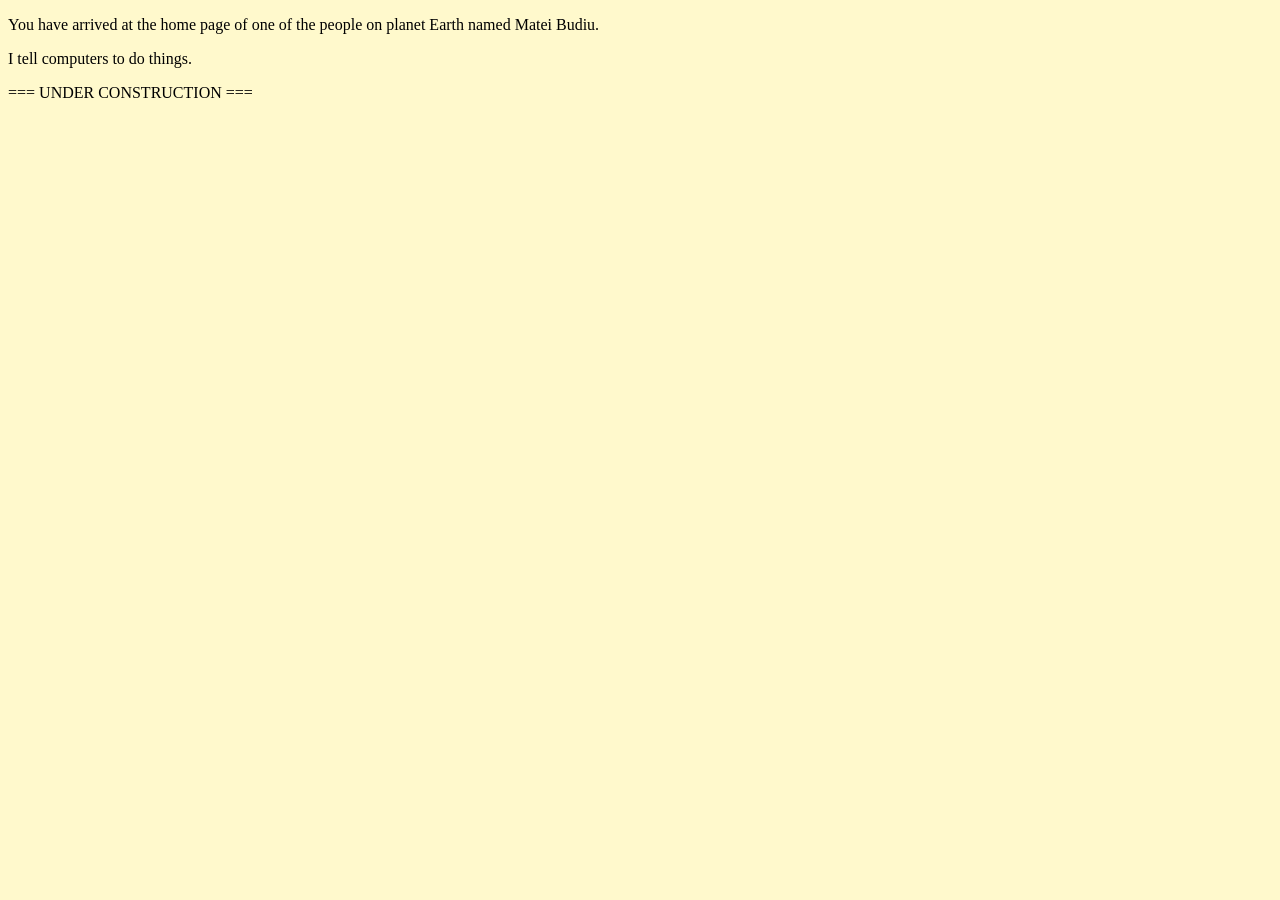
==== index.html @ f735b82b "Update index.html" ====
<!DOCTYPE html>
<html>
<body style="background-color: #fff9cc;">
<p> You have arrived at the home page of one of the people on planet Earth named Matei Budiu. </p>
<p> I tell computers to do things. </p>
<p>=== UNDER CONSTRUCTION ===</p>
</body>
</html>
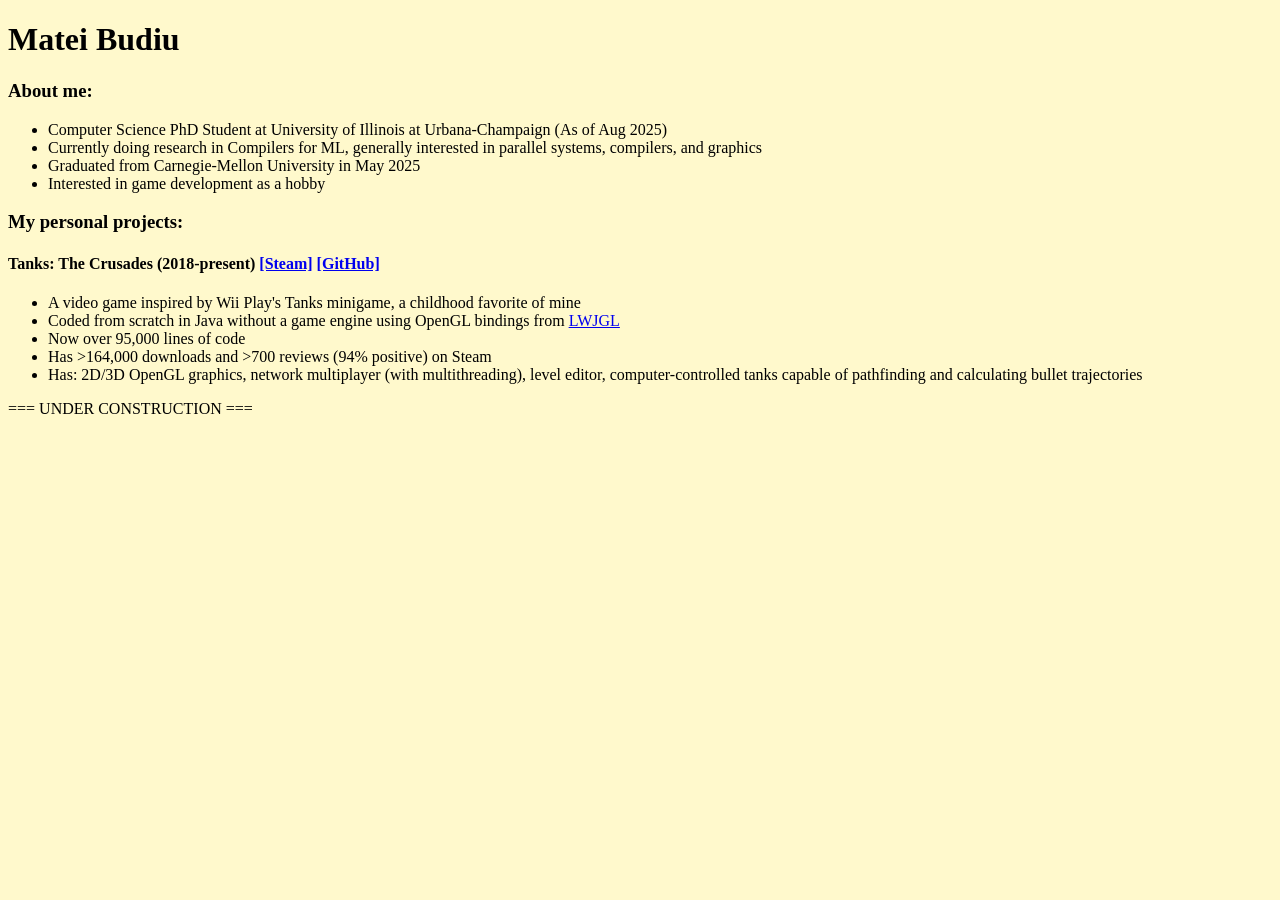
==== commit e87d85b3: "Update index.html" ====
--- a/index.html
+++ b/index.html
@@ -1,10 +1,25 @@
 <!DOCTYPE html>
 <html>
-<body style="background-color: #fff9cc;">
-<p> You have arrived at the home page of one of the people on planet Earth named Matei Budiu. </p>
-<p> I tell computers to do things. </p>
-<p>=== UNDER CONSTRUCTION ===</p>
-</body>
+  <body style="background-color: #fff9cc;">
+    <h1> Matei Budiu </h1>
+    <h3> About me: </h3>
+      <ul>
+        <li> Computer Science PhD Student at University of Illinois at Urbana-Champaign (As of Aug 2025) </li>
+        <li> Currently doing research in Compilers for ML, generally interested in parallel systems, compilers, and graphics </li>
+        <li> Graduated from Carnegie-Mellon University in May 2025 </li>
+        <li> Interested in game development as a hobby </li>
+      </ul>
+    <h3> My personal projects: </h3>
+      <h4>Tanks: The Crusades (2018-present) <a href=https://store.steampowered.com/app/1660910/Tanks_The_Crusades/>[Steam]</a> <a href=https://github.com/aehmttw/Tanks>[GitHub]</a> </h4>
+      <ul>
+        <li> A video game inspired by Wii Play's Tanks minigame, a childhood favorite of mine </li>
+        <li> Coded from scratch in Java without a game engine using OpenGL bindings from <a href=https://www.lwjgl.org/>LWJGL</a> </li>
+        <li> Now over 95,000 lines of code </li>
+        <li> Has >164,000 downloads and >700 reviews (94% positive) on Steam </li>
+        <li> Has: 2D/3D OpenGL graphics, network multiplayer (with multithreading), level editor, computer-controlled tanks capable of pathfinding and calculating bullet trajectories </li>
+      </ul>
+    <p>=== UNDER CONSTRUCTION ===</p>
+  </body>
 </html>
 
 
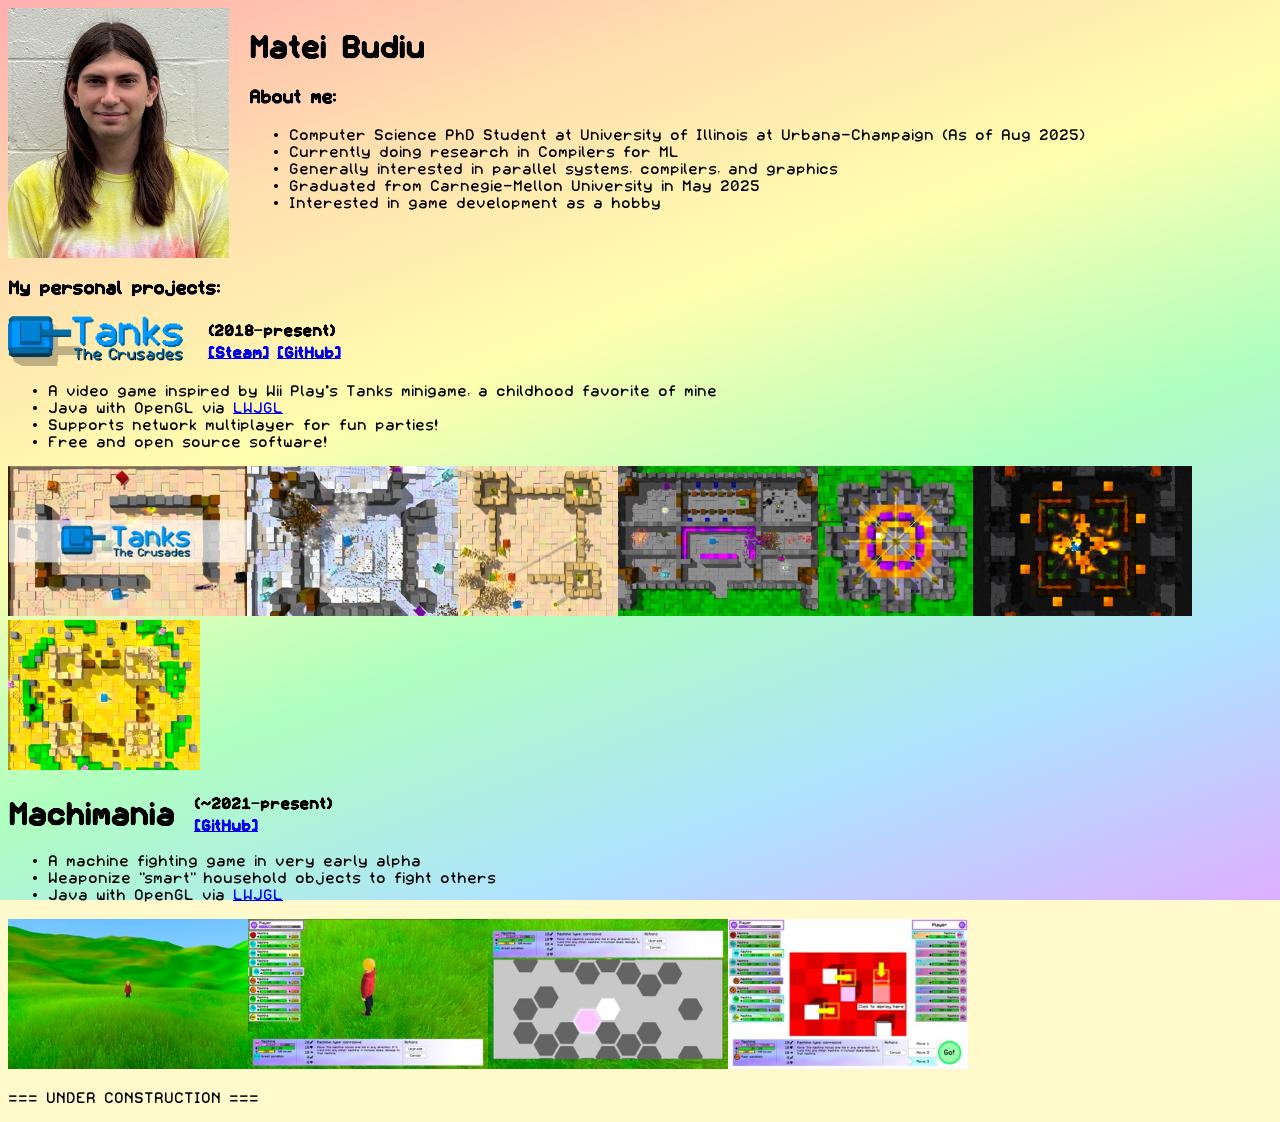
==== commit 33527484: "yay images" ====
--- a/index.html
+++ b/index.html
@@ -1,23 +1,81 @@
 <!DOCTYPE html>
 <html>
+  <head>
+    <link rel="stylesheet" href="awesomeness.css" />
+  </head>
   <body style="background-color: #fff9cc;">
-    <h1> Matei Budiu </h1>
-    <h3> About me: </h3>
-      <ul>
-        <li> Computer Science PhD Student at University of Illinois at Urbana-Champaign (As of Aug 2025) </li>
-        <li> Currently doing research in Compilers for ML, generally interested in parallel systems, compilers, and graphics </li>
-        <li> Graduated from Carnegie-Mellon University in May 2025 </li>
-        <li> Interested in game development as a hobby </li>
-      </ul>
+    <style>
+    body 
+    {
+      background: linear-gradient(160deg, #ffafaf, #ffdeaf, #ffffaf, #afffc0, #afe2ff, #ddafff);
+      height: 100%;
+      background-attachment: fixed;
+      background-repeat: no-repeat;
+    }
+    </style>
+    <div style="display: flex">
+      <img src="images/matei.png", height=250px>
+      <div style="padding-left: 20px;">
+        <h1> Matei Budiu </h1>
+        <h3> About me: </h3>
+          <ul>
+            <li> Computer Science PhD Student at University of Illinois at Urbana-Champaign (As of Aug 2025) </li>
+            <li> Currently doing research in Compilers for ML
+            <li> Generally interested in parallel systems, compilers, and graphics </li>
+            <li> Graduated from Carnegie-Mellon University in May 2025 </li>
+            <li> Interested in game development as a hobby </li>
+          </ul>
+        </div>
+    </div>
     <h3> My personal projects: </h3>
-      <h4>Tanks: The Crusades (2018-present) <a href=https://store.steampowered.com/app/1660910/Tanks_The_Crusades/>[Steam]</a> <a href=https://github.com/aehmttw/Tanks>[GitHub]</a> </h4>
+      <div style="display: flex">
+        <img src="images/tanks_title.png", height=50px, style="padding-right: 20px;">
+        <div style="align-items: start;">
+          <h4 style="margin: 5px;">(2018–present)</h4>
+          <h4 style="margin: 5px;">
+          <a href=https://store.steampowered.com/app/1660910/Tanks_The_Crusades/>[Steam]</a> <a href=https://github.com/aehmttw/Tanks>[GitHub]</a> </h4>
+        </div>  
+      </div>
+      
       <ul>
         <li> A video game inspired by Wii Play's Tanks minigame, a childhood favorite of mine </li>
-        <li> Coded from scratch in Java without a game engine using OpenGL bindings from <a href=https://www.lwjgl.org/>LWJGL</a> </li>
-        <li> Now over 95,000 lines of code </li>
-        <li> Has >164,000 downloads and >700 reviews (94% positive) on Steam </li>
-        <li> Has: 2D/3D OpenGL graphics, network multiplayer (with multithreading), level editor, computer-controlled tanks capable of pathfinding and calculating bullet trajectories </li>
+        <li> Java with OpenGL via <a href=https://www.lwjgl.org/>LWJGL</a> </li>
+        <li> Supports network multiplayer for fun parties! </li>
+        <li> Free and open source software! </li>
       </ul>
+
+      <div style="display: flex; flex-wrap: wrap; gap:0px" >
+        <a href="images/tanksart.png"> <img src="images/small/tanksart.jpeg", height=150px> </a>
+        <a href="images/snow_fort.png"> <img src="images/small/snow_fort.jpeg", height=150px> </a>
+        <a href="images/sand_castle.png"> <img src="images/small/sand_castle.jpeg", height=150px> </a>
+        <a href="images/castle_defense.png"> <img src="images/small/castle_defense.jpeg", height=150px> </a>
+        <a href="images/castle_artillery.png"> <img src="images/small/castle_artillery.jpeg", height=150px> </a>
+        <a href="images/castle_demolition.png"> <img src="images/small/castle_demolition.jpeg", height=150px> </a>
+        <a href="images/castle_ruins.png"> <img src="images/small/castle_ruins.jpeg", height=150px> </a>
+      </div>
+
+      <div style="display: flex; margin-bottom: 0px">
+        <h1>Machimania</h1>
+        <div style="align-items: start; padding-top: 15px; padding-left: 15px; margin-bottom: 0px;">
+          <h4 style="margin: 5px;">(~2021–present)</h4>
+          <h4 style="margin: 5px;">
+          <a href=https://github.com/aehmttw/Machimania>[GitHub]</a> </h4>
+        </div>
+      </div>
+      <ul style="margin-top: 0px;">
+        <li> A machine fighting game in very early alpha </li>
+        <li> Weaponize "smart" household objects to fight others </li>
+        <li> Java with OpenGL via <a href=https://www.lwjgl.org/>LWJGL</a> </li>
+      </ul>
+
+      <div style="display: flex; flex-wrap: wrap; gap:0px" >
+        <a href="images/hills.png"> <img src="images/small/hills.jpeg", height=150px> </a>
+        <a href="images/machines.png"> <img src="images/small/machines.jpeg", height=150px> </a>
+        <a href="images/upgrades.png"> <img src="images/small/upgrades.jpeg", height=150px> </a>
+        <a href="images/battle.png"> <img src="images/small/battle.jpeg", height=150px> </a>
+      </div>
+
+
     <p>=== UNDER CONSTRUCTION ===</p>
   </body>
 </html>
--- a/awesomeness.css
+++ b/awesomeness.css
@@ -0,0 +1,13 @@
+@font-face 
+{
+  font-family: "Bullet";
+  src: url(fonts/Bullet.ttf) format("truetype");
+}
+h1, h2, h3, h4, h5, h6, p, li, ul
+{
+  font-family: "Bullet", sans-serif;
+}
+#grad 
+{
+  background-image: linear-gradient(to bottom, red, yellow);
+}
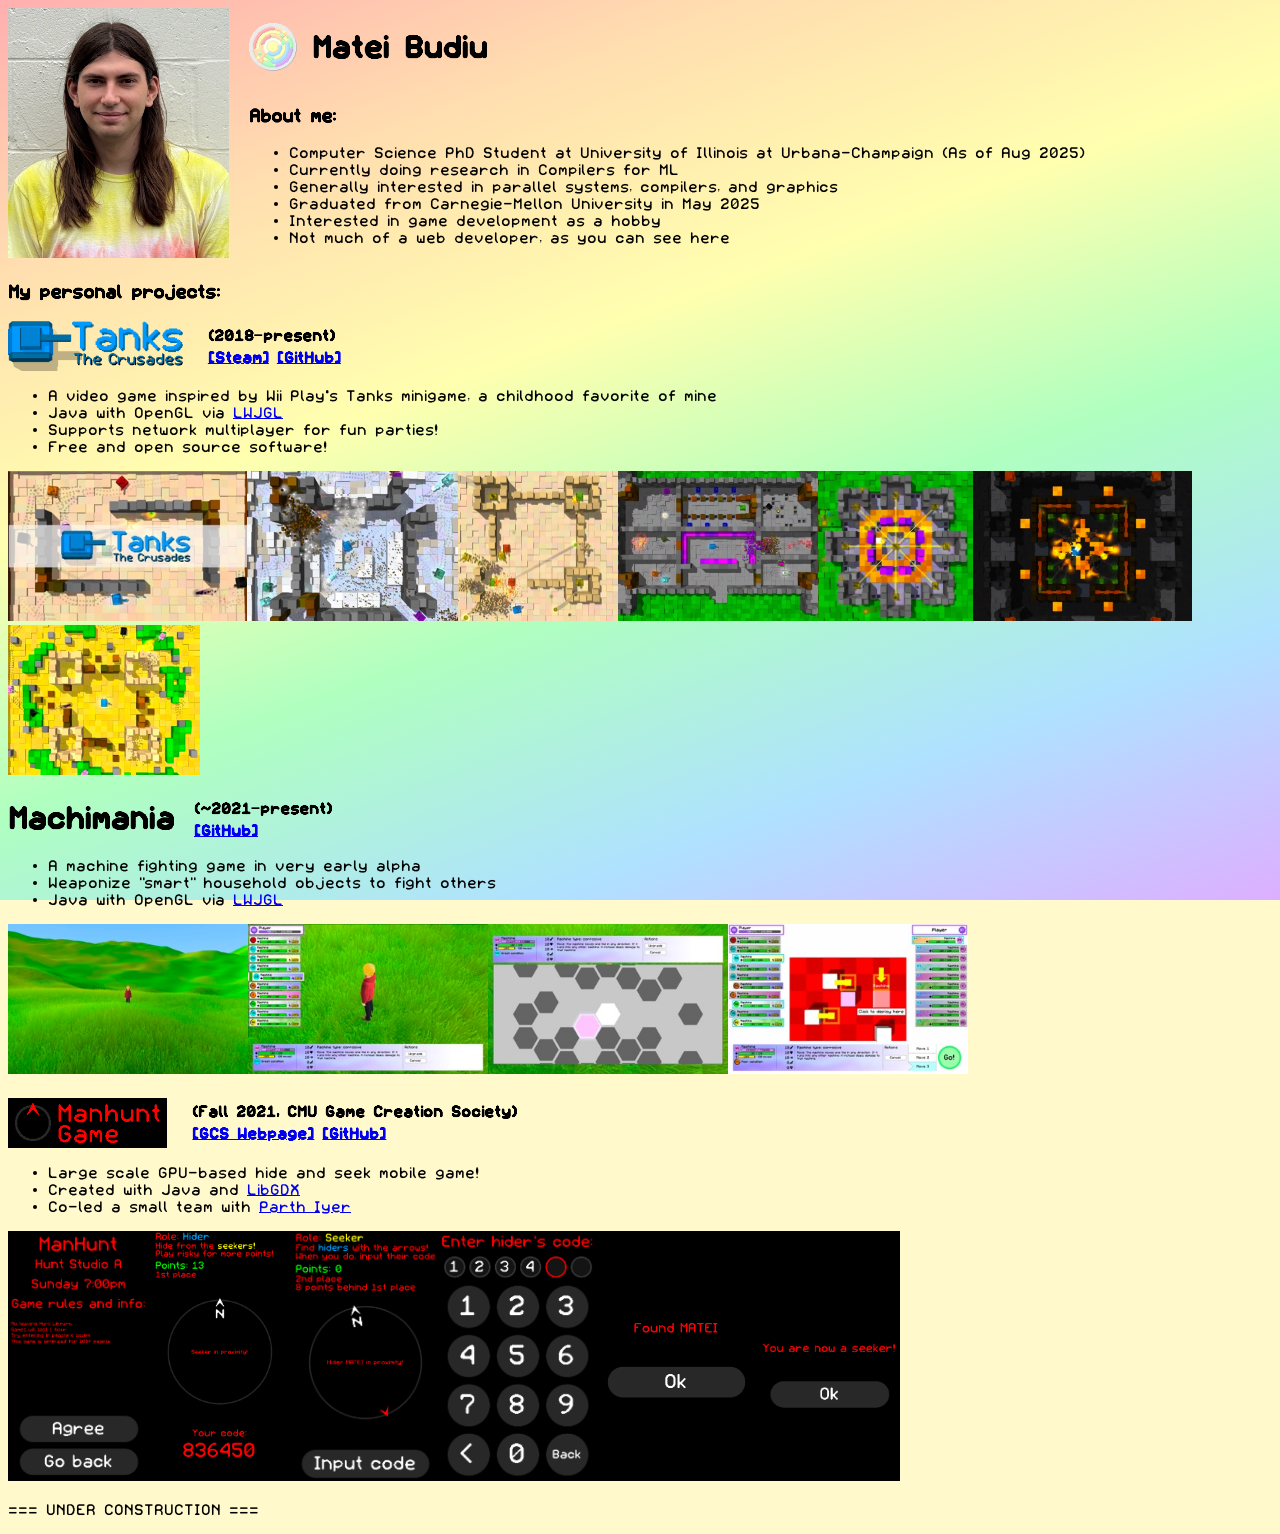
==== commit 55897675: "manhunt" ====
--- a/index.html
+++ b/index.html
@@ -1,7 +1,9 @@
 <!DOCTYPE html>
 <html>
   <head>
+    <link rel="icon" type="image/png" href="images/favicon.png">
     <link rel="stylesheet" href="awesomeness.css" />
+    <title>Matei Budiu</title>
   </head>
   <body style="background-color: #fff9cc;">
     <style>
@@ -16,7 +18,10 @@
     <div style="display: flex">
       <img src="images/matei.png", height=250px>
       <div style="padding-left: 20px;">
-        <h1> Matei Budiu </h1>
+        <div style="display: flex; align-items: center" >
+          <img src="images/favicon.png" width=48px height=48px style="padding-right: 15px" />
+          <h1> Matei Budiu </h1>
+        </div>
         <h3> About me: </h3>
           <ul>
             <li> Computer Science PhD Student at University of Illinois at Urbana-Champaign (As of Aug 2025) </li>
@@ -24,12 +29,13 @@
             <li> Generally interested in parallel systems, compilers, and graphics </li>
             <li> Graduated from Carnegie-Mellon University in May 2025 </li>
             <li> Interested in game development as a hobby </li>
+            <li> Not much of a web developer, as you can see here </li>
           </ul>
         </div>
     </div>
     <h3> My personal projects: </h3>
       <div style="display: flex">
-        <img src="images/tanks_title.png", height=50px, style="padding-right: 20px;">
+        <img src="images/tanks/tanks_title.png", height=50px, style="padding-right: 20px;">
         <div style="align-items: start;">
           <h4 style="margin: 5px;">(2018–present)</h4>
           <h4 style="margin: 5px;">
@@ -45,13 +51,13 @@
       </ul>
 
       <div style="display: flex; flex-wrap: wrap; gap:0px" >
-        <a href="images/tanksart.png"> <img src="images/small/tanksart.jpeg", height=150px> </a>
-        <a href="images/snow_fort.png"> <img src="images/small/snow_fort.jpeg", height=150px> </a>
-        <a href="images/sand_castle.png"> <img src="images/small/sand_castle.jpeg", height=150px> </a>
-        <a href="images/castle_defense.png"> <img src="images/small/castle_defense.jpeg", height=150px> </a>
-        <a href="images/castle_artillery.png"> <img src="images/small/castle_artillery.jpeg", height=150px> </a>
-        <a href="images/castle_demolition.png"> <img src="images/small/castle_demolition.jpeg", height=150px> </a>
-        <a href="images/castle_ruins.png"> <img src="images/small/castle_ruins.jpeg", height=150px> </a>
+        <a href="images/tanks/tanksart.png"> <img src="images/tanks/small/tanksart.jpeg", height=150px> </a>
+        <a href="images/tanks/snow_fort.png"> <img src="images/tanks/small/snow_fort.jpeg", height=150px> </a>
+        <a href="images/tanks/sand_castle.png"> <img src="images/tanks/small/sand_castle.jpeg", height=150px> </a>
+        <a href="images/tanks/castle_defense.png"> <img src="images/tanks/small/castle_defense.jpeg", height=150px> </a>
+        <a href="images/tanks/castle_artillery.png"> <img src="images/tanks/small/castle_artillery.jpeg", height=150px> </a>
+        <a href="images/tanks/castle_demolition.png"> <img src="images/tanks/small/castle_demolition.jpeg", height=150px> </a>
+        <a href="images/tanks/castle_ruins.png"> <img src="images/tanks/small/castle_ruins.jpeg", height=150px> </a>
       </div>
 
       <div style="display: flex; margin-bottom: 0px">
@@ -69,10 +75,34 @@
       </ul>
 
       <div style="display: flex; flex-wrap: wrap; gap:0px" >
-        <a href="images/hills.png"> <img src="images/small/hills.jpeg", height=150px> </a>
-        <a href="images/machines.png"> <img src="images/small/machines.jpeg", height=150px> </a>
-        <a href="images/upgrades.png"> <img src="images/small/upgrades.jpeg", height=150px> </a>
-        <a href="images/battle.png"> <img src="images/small/battle.jpeg", height=150px> </a>
+        <a href="images/machimania/hills.png"> <img src="images/machimania/small/hills.jpeg", height=150px> </a>
+        <a href="images/machimania/machines.png"> <img src="images/machimania/small/machines.jpeg", height=150px> </a>
+        <a href="images/machimania/upgrades.png"> <img src="images/machimania/small/upgrades.jpeg", height=150px> </a>
+        <a href="images/machimania/battle.png"> <img src="images/machimania/small/battle.jpeg", height=150px> </a>
+      </div>
+
+      <div style="display: flex; padding-top: 20px;">
+        <img src="images/manhunt/manhunt_title.png", height=50px, style="padding-right: 20px;">
+        <div style="align-items: start;">
+          <h4 style="margin: 5px;">(Fall 2021, CMU Game Creation Society)</h4>
+          <h4 style="margin: 5px;">
+          <a href=https://www.gamecreation.org/games/manhunt>[GCS Webpage]</a> <a href=https://github.com/GCS-manhunt>[GitHub]</a> </h4>
+        </div>  
+      </div>
+      
+      <ul>
+        <li> Large scale GPU-based hide and seek mobile game! </li>
+        <li> Created with Java and <a href=https://libgdx.com/>LibGDX</a> </li>
+        <li> Co-led a small team with <a href=https://parthiyer.com/>Parth Iyer</a></li>
+      </ul>
+
+      <div style="display: flex; flex-wrap: wrap; gap:0px" >
+        <a href="images/manhunt/game_rules.png"> <img src="images/manhunt/game_rules.png", height=250px> </a>
+        <a href="images/manhunt/hider.png"> <img src="images/manhunt/hider.png", height=250px> </a>
+        <a href="images/manhunt/seeker.png"> <img src="images/manhunt/seeker.png", height=250px> </a>
+        <a href="images/manhunt/enter_code.png"> <img src="images/manhunt/enter_code.png", height=250px> </a>
+        <a href="images/manhunt/found.png"> <img src="images/manhunt/found.png", height=250px> </a>
+        <a href="images/manhunt/you_were_found.png"> <img src="images/manhunt/you_were_found.png", height=250px> </a>
       </div>
 
 
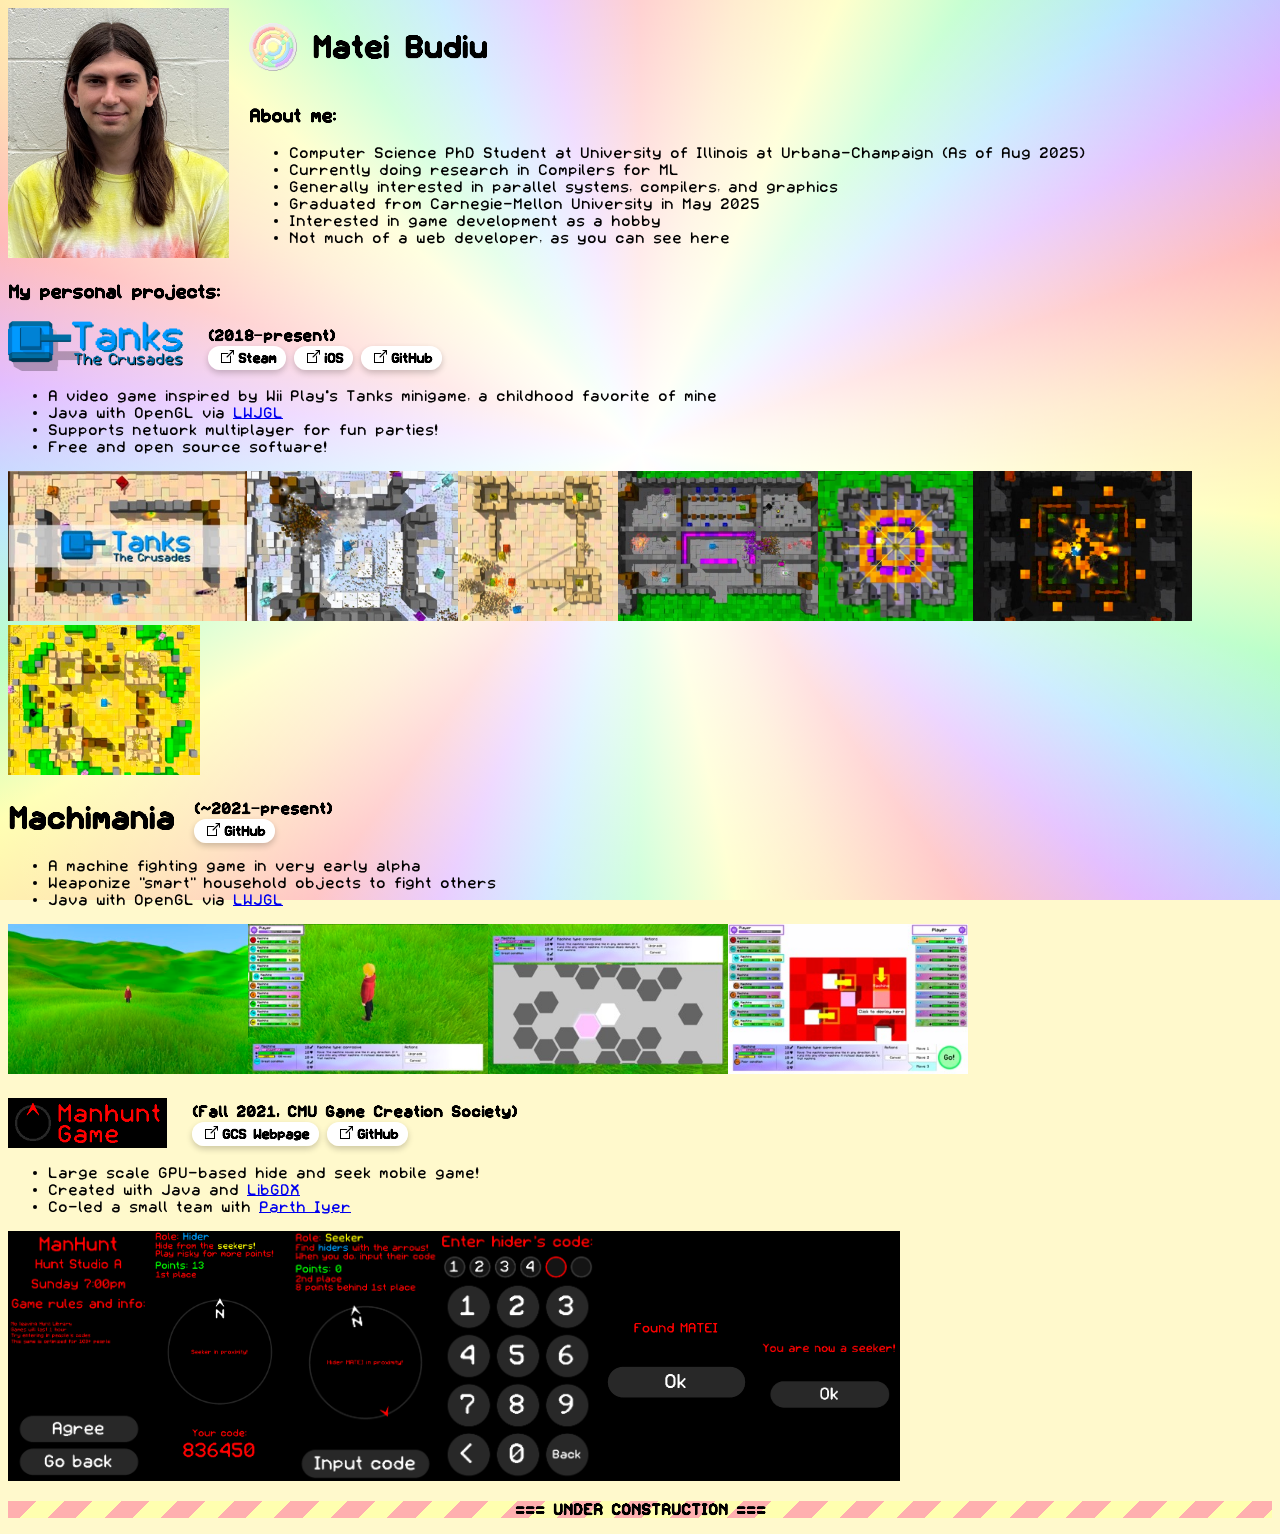
==== commit 8bf229d3: "cool css stuff" ====
--- a/index.html
+++ b/index.html
@@ -5,16 +5,7 @@
     <link rel="stylesheet" href="awesomeness.css" />
     <title>Matei Budiu</title>
   </head>
-  <body style="background-color: #fff9cc;">
-    <style>
-    body 
-    {
-      background: linear-gradient(160deg, #ffafaf, #ffdeaf, #ffffaf, #afffc0, #afe2ff, #ddafff);
-      height: 100%;
-      background-attachment: fixed;
-      background-repeat: no-repeat;
-    }
-    </style>
+  <body style="background-color: #fff9cc;" class="cool-gradients">
     <div style="display: flex">
       <img src="images/matei.png", height=250px>
       <div style="padding-left: 20px;">
@@ -39,7 +30,11 @@
         <div style="align-items: start;">
           <h4 style="margin: 5px;">(2018–present)</h4>
           <h4 style="margin: 5px;">
-          <a href=https://store.steampowered.com/app/1660910/Tanks_The_Crusades/>[Steam]</a> <a href=https://github.com/aehmttw/Tanks>[GitHub]</a> </h4>
+            <a href=https://store.steampowered.com/app/1660910/Tanks_The_Crusades/ class="cool-button">Steam</a> 
+            <a href=https://apps.apple.com/us/app/tanks-the-crusades/id1508772262 class="cool-button">iOS</a>
+            <a href=https://github.com/aehmttw/Tanks class="cool-button">GitHub</a> 
+          </h4>
+
         </div>  
       </div>
       
@@ -65,7 +60,7 @@
         <div style="align-items: start; padding-top: 15px; padding-left: 15px; margin-bottom: 0px;">
           <h4 style="margin: 5px;">(~2021–present)</h4>
           <h4 style="margin: 5px;">
-          <a href=https://github.com/aehmttw/Machimania>[GitHub]</a> </h4>
+          <a href=https://github.com/aehmttw/Machimania class="cool-button">GitHub</a> </h4>
         </div>
       </div>
       <ul style="margin-top: 0px;">
@@ -86,7 +81,7 @@
         <div style="align-items: start;">
           <h4 style="margin: 5px;">(Fall 2021, CMU Game Creation Society)</h4>
           <h4 style="margin: 5px;">
-          <a href=https://www.gamecreation.org/games/manhunt>[GCS Webpage]</a> <a href=https://github.com/GCS-manhunt>[GitHub]</a> </h4>
+          <a href=https://www.gamecreation.org/games/manhunt class="cool-button">GCS Webpage</a> <a href=https://github.com/GCS-manhunt class="cool-button">GitHub</a> </h4>
         </div>  
       </div>
       
@@ -105,8 +100,9 @@
         <a href="images/manhunt/you_were_found.png"> <img src="images/manhunt/you_were_found.png", height=250px> </a>
       </div>
 
-
-    <p>=== UNDER CONSTRUCTION ===</p>
+    <div class=under-construction>
+      <p><b>=== UNDER CONSTRUCTION ===</b></p>
+    </div>
   </body>
 </html>
 
--- a/awesomeness.css
+++ b/awesomeness.css
@@ -1,3 +1,9 @@
+@property --angle 
+{
+  syntax: "<angle>";
+  inherits: false;
+  initial-value: 0deg;
+}
 @font-face 
 {
   font-family: "Bullet";
@@ -7,7 +13,72 @@
 {
   font-family: "Bullet", sans-serif;
 }
-#grad 
+@keyframes rotateGradient 
 {
-  background-image: linear-gradient(to bottom, red, yellow);
+  0% { --angle: 0deg; }
+  25% { --angle: 90deg; }
+  50% { --angle: 180deg; }
+  75% { --angle: 270deg; }
+  100% { --angle: 360deg; }
+}
+.cool-gradients
+{
+  height: 100%; 
+  background-attachment: fixed !important;
+  background-repeat: no-repeat !important;
+  background: 
+    radial-gradient(circle, #ffffff, #ffffff00),
+    repeating-conic-gradient(from var(--angle), 
+      #ffafaf 0deg, 
+      #ffdeaf 12deg, 
+      #ffffaf 24deg, 
+      #afffc0 36deg, 
+      #afe2ff 48deg, 
+      #ddafff 60deg, 
+      #ffafaf 72deg);
+      /*linear-gradient(var(--angle), #ffafaf, #ffdeaf, #ffffaf, #afffc0, #afe2ff, #ddafff);*/
+  animation: rotateGradient 120s linear infinite;
+}
+.cool-button
+{
+  text-decoration: none;
+  font-family: "Bullet";
+  font-size: 14px;
+  background-color: #ffffff; 
+  color: black; 
+  border: none;
+  border-radius: 30px; 
+  padding: 5px 10px; 
+  box-shadow: 0 3px 6px rgba(0, 0, 0, 0.2);
+  cursor: pointer; 
+  transition: box-shadow 0.1s linear;
+}
+.cool-button:hover 
+{
+    box-shadow: 0 4px 8px rgba(0, 0, 0, 0.2); 
+}
+.cool-button::before 
+{
+  background-image: url('images/link.png'); /* or use Unicode like '\1F517' for 🔗 */
+  content: "";
+  display: inline-block;
+  width: 16px;
+  height: 16px;
+  background-size: contain;
+  background-repeat: no-repeat;
+  margin-right: 4px;
+  vertical-align: -4px;
+}
+.under-construction 
+{
+  background: repeating-linear-gradient(
+    135deg,
+    #ffafaf,
+    #ffafaf 20px,
+    #ffffaf 20px,
+    #ffffaf 40px
+  );
+  text-align: center;
+  background-size: 200% 200%;
+  animation: cautionStripes 4s linear infinite;
 }
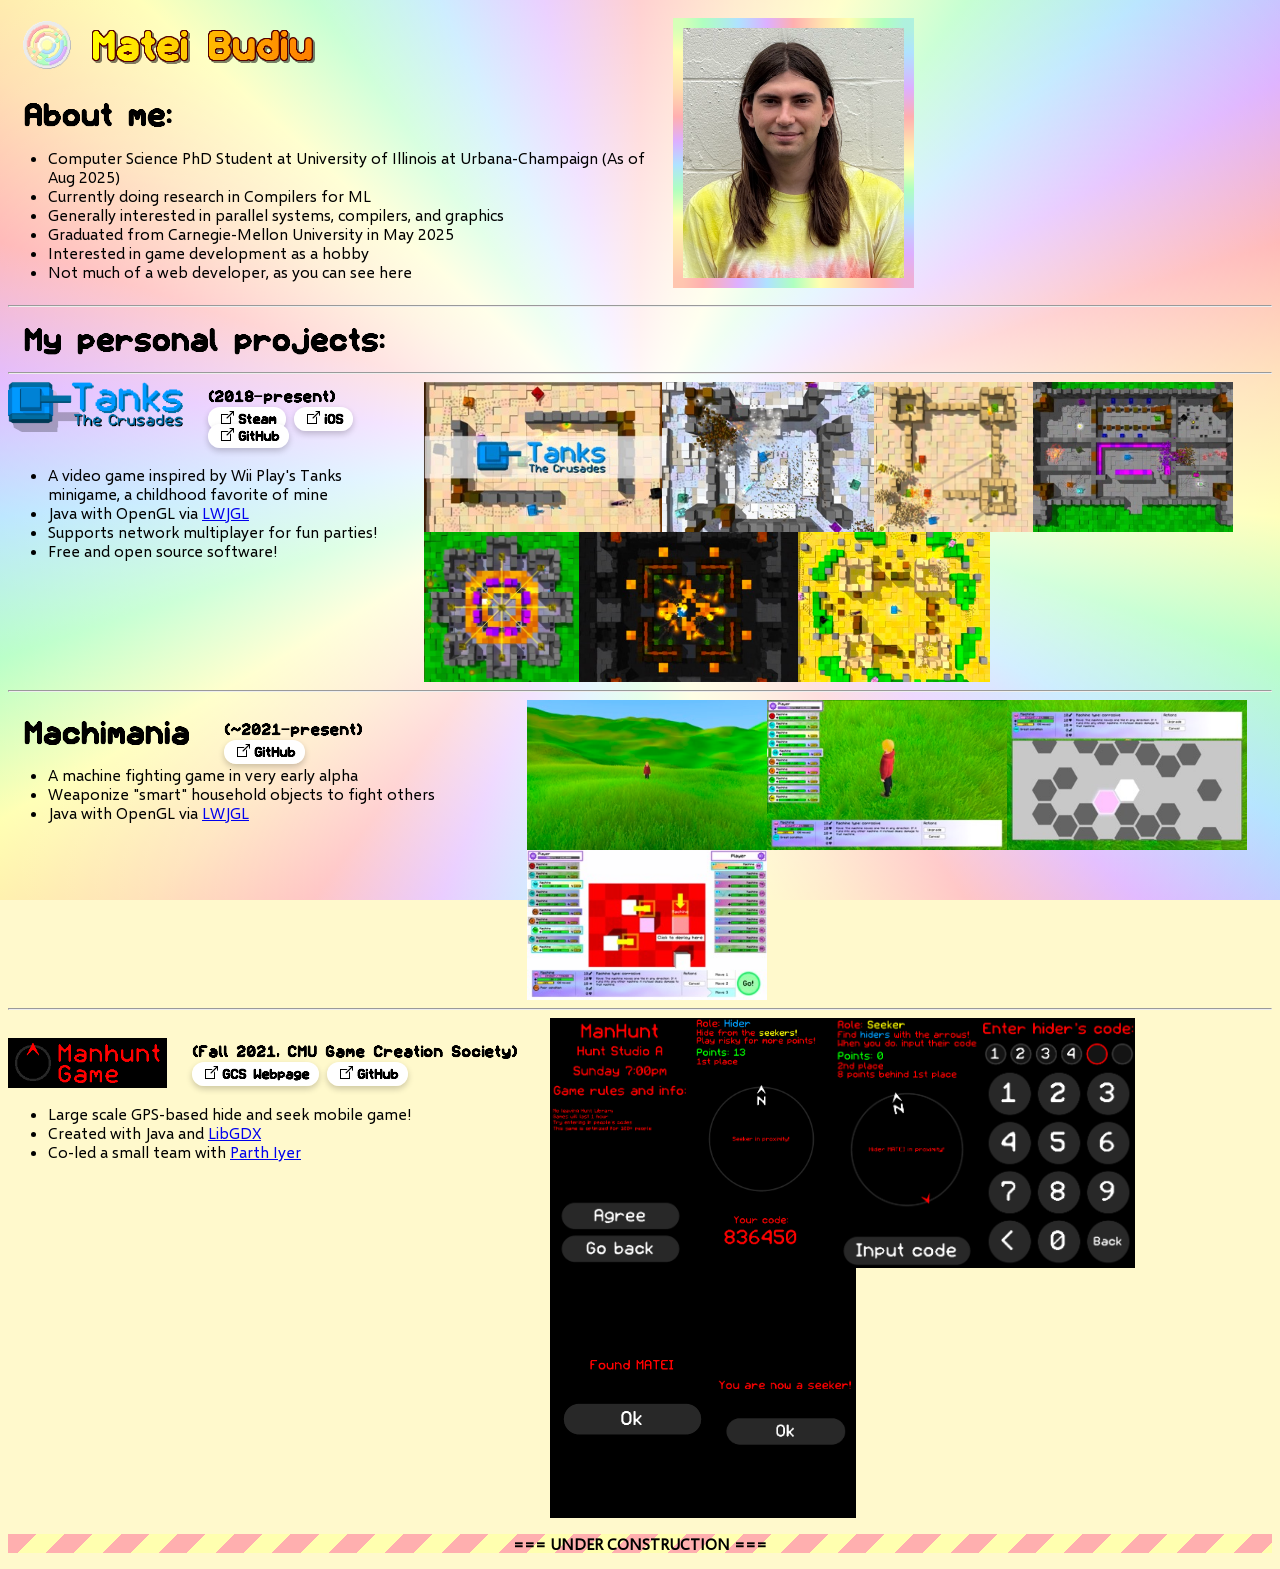
==== commit 666c18ef: "Update formatting" ====
--- a/index.html
+++ b/index.html
@@ -3,17 +3,19 @@
   <head>
     <link rel="icon" type="image/png" href="images/favicon.png">
     <link rel="stylesheet" href="awesomeness.css" />
+    <link rel="preconnect" href="https://fonts.googleapis.com">
+    <link rel="preconnect" href="https://fonts.gstatic.com" crossorigin>
+    <link href="https://fonts.googleapis.com/css2?family=Roboto:ital,wght@0,100..900;1,100..900&display=swap" rel="stylesheet">
     <title>Matei Budiu</title>
   </head>
   <body style="background-color: #fff9cc;" class="cool-gradients">
-    <div style="display: flex">
-      <img src="images/matei.png", height=250px>
-      <div style="padding-left: 20px;">
+    <div style="display: flex; align-items: center;">
+      <div class="box-left">
         <div style="display: flex; align-items: center" >
-          <img src="images/favicon.png" width=48px height=48px style="padding-right: 15px" />
-          <h1> Matei Budiu </h1>
+          <img src="images/favicon.png" width=48px height=48px style="padding-right: 5px; padding-left: 15px;" />
+          <h1 class="shadow"> Matei Budiu </h1>
         </div>
-        <h3> About me: </h3>
+        <h2> About me: </h3>
           <ul>
             <li> Computer Science PhD Student at University of Illinois at Urbana-Champaign (As of Aug 2025) </li>
             <li> Currently doing research in Compilers for ML
@@ -22,84 +24,107 @@
             <li> Interested in game development as a hobby </li>
             <li> Not much of a web developer, as you can see here </li>
           </ul>
+      </div>
+      <div class="gradient-border">
+        <img src="images/matei.png", height=250px>
+      </div>
+    </div>
+    <hr>
+    <h2> My personal projects: </h3>
+      <hr>
+      <div class="box">
+        <div class="box-left">
+          <div style="display: flex;">
+            <img src="images/tanks/tanks_title.png", height=50px, style="padding-right: 20px;">
+            <div style="align-items: start;">
+              <h4 style="margin: 5px;">(2018–present)</h4>
+              <h4 style="margin: 5px;">
+                <a href=https://store.steampowered.com/app/1660910/Tanks_The_Crusades/ class="cool-button">Steam</a> 
+                <a href=https://apps.apple.com/us/app/tanks-the-crusades/id1508772262 class="cool-button">iOS</a>
+                <a href=https://github.com/aehmttw/Tanks class="cool-button">GitHub</a> 
+              </h4>
+
+            </div>  
+          </div>
+          <ul>
+            <li> A video game inspired by Wii Play's Tanks minigame, a childhood favorite of mine </li>
+            <li> Java with OpenGL via <a href=https://www.lwjgl.org/>LWJGL</a> </li>
+            <li> Supports network multiplayer for fun parties! </li>
+            <li> Free and open source software! </li>
+          </ul>
+        </div>  
+        <div>
+          <div style="display: flex; flex-wrap: wrap; gap:0px" >
+            <a href="images/tanks/tanksart.png"> <img src="images/tanks/small/tanksart.jpeg", height=150px> </a>
+            <a href="images/tanks/snow_fort.png"> <img src="images/tanks/small/snow_fort.jpeg", height=150px> </a>
+            <a href="images/tanks/sand_castle.png"> <img src="images/tanks/small/sand_castle.jpeg", height=150px> </a>
+            <a href="images/tanks/castle_defense.png"> <img src="images/tanks/small/castle_defense.jpeg", height=150px> </a>
+            <a href="images/tanks/castle_artillery.png"> <img src="images/tanks/small/castle_artillery.jpeg", height=150px> </a>
+            <a href="images/tanks/castle_demolition.png"> <img src="images/tanks/small/castle_demolition.jpeg", height=150px> </a>
+            <a href="images/tanks/castle_ruins.png"> <img src="images/tanks/small/castle_ruins.jpeg", height=150px> </a>
+          </div>
         </div>
-    </div>
-    <h3> My personal projects: </h3>
-      <div style="display: flex">
-        <img src="images/tanks/tanks_title.png", height=50px, style="padding-right: 20px;">
-        <div style="align-items: start;">
-          <h4 style="margin: 5px;">(2018–present)</h4>
-          <h4 style="margin: 5px;">
-            <a href=https://store.steampowered.com/app/1660910/Tanks_The_Crusades/ class="cool-button">Steam</a> 
-            <a href=https://apps.apple.com/us/app/tanks-the-crusades/id1508772262 class="cool-button">iOS</a>
-            <a href=https://github.com/aehmttw/Tanks class="cool-button">GitHub</a> 
-          </h4>
-
+      </div>
+      <hr>
+      <div class="box">
+        <div class="box-left">
+          <div>
+            <div style="display: flex; margin-bottom: 0px">
+              <h2>Machimania</h1>
+              <div style="align-items: start; padding-top: 15px; padding-left: 15px; margin-bottom: 0px;">
+                <h4 style="margin: 5px;">(~2021–present)</h4>
+                <h4 style="margin: 5px;">
+                <a href=https://github.com/aehmttw/Machimania class="cool-button">GitHub</a> </h4>
+              </div>
+            </div>
+            <ul style="margin-top: 0px;">
+              <li> A machine fighting game in very early alpha </li>
+              <li> Weaponize "smart" household objects to fight others </li>
+              <li> Java with OpenGL via <a href=https://www.lwjgl.org/>LWJGL</a> </li>
+            </ul>
+          </div>
         </div>  
-      </div>
-      
-      <ul>
-        <li> A video game inspired by Wii Play's Tanks minigame, a childhood favorite of mine </li>
-        <li> Java with OpenGL via <a href=https://www.lwjgl.org/>LWJGL</a> </li>
-        <li> Supports network multiplayer for fun parties! </li>
-        <li> Free and open source software! </li>
-      </ul>
-
-      <div style="display: flex; flex-wrap: wrap; gap:0px" >
-        <a href="images/tanks/tanksart.png"> <img src="images/tanks/small/tanksart.jpeg", height=150px> </a>
-        <a href="images/tanks/snow_fort.png"> <img src="images/tanks/small/snow_fort.jpeg", height=150px> </a>
-        <a href="images/tanks/sand_castle.png"> <img src="images/tanks/small/sand_castle.jpeg", height=150px> </a>
-        <a href="images/tanks/castle_defense.png"> <img src="images/tanks/small/castle_defense.jpeg", height=150px> </a>
-        <a href="images/tanks/castle_artillery.png"> <img src="images/tanks/small/castle_artillery.jpeg", height=150px> </a>
-        <a href="images/tanks/castle_demolition.png"> <img src="images/tanks/small/castle_demolition.jpeg", height=150px> </a>
-        <a href="images/tanks/castle_ruins.png"> <img src="images/tanks/small/castle_ruins.jpeg", height=150px> </a>
+        <div>
+          <div style="display: flex; flex-wrap: wrap; gap:0px" >
+            <a href="images/machimania/hills.png"> <img src="images/machimania/small/hills.jpeg", height=150px> </a>
+            <a href="images/machimania/machines.png"> <img src="images/machimania/small/machines.jpeg", height=150px> </a>
+            <a href="images/machimania/upgrades.png"> <img src="images/machimania/small/upgrades.jpeg", height=150px> </a>
+            <a href="images/machimania/battle.png"> <img src="images/machimania/small/battle.jpeg", height=150px> </a>
+          </div>
+        </div>
       </div>
 
-      <div style="display: flex; margin-bottom: 0px">
-        <h1>Machimania</h1>
-        <div style="align-items: start; padding-top: 15px; padding-left: 15px; margin-bottom: 0px;">
-          <h4 style="margin: 5px;">(~2021–present)</h4>
-          <h4 style="margin: 5px;">
-          <a href=https://github.com/aehmttw/Machimania class="cool-button">GitHub</a> </h4>
+      
+
+      
+      <hr>
+      <div class="box">
+        <div class="box-left">
+          <div style="display: flex; padding-top: 20px;">
+            <img src="images/manhunt/manhunt_title.png", height=50px, style="padding-right: 20px;">
+            <div style="align-items: start;">
+              <h4 style="margin: 5px;">(Fall 2021, CMU Game Creation Society)</h4>
+              <h4 style="margin: 5px;">
+              <a href=https://www.gamecreation.org/games/manhunt class="cool-button">GCS Webpage</a> <a href=https://github.com/GCS-manhunt class="cool-button">GitHub</a> </h4>
+            </div>  
+          </div>
+          
+          <ul>
+            <li> Large scale GPS-based hide and seek mobile game! </li>
+            <li> Created with Java and <a href=https://libgdx.com/>LibGDX</a> </li>
+            <li> Co-led a small team with <a href=https://parthiyer.com/>Parth Iyer</a></li>
+          </ul>
+        </div>
+
+        <div style="display: flex; flex-wrap: wrap; gap:0px" >
+          <a href="images/manhunt/game_rules.png"> <img src="images/manhunt/game_rules.png", height=250px> </a>
+          <a href="images/manhunt/hider.png"> <img src="images/manhunt/hider.png", height=250px> </a>
+          <a href="images/manhunt/seeker.png"> <img src="images/manhunt/seeker.png", height=250px> </a>
+          <a href="images/manhunt/enter_code.png"> <img src="images/manhunt/enter_code.png", height=250px> </a>
+          <a href="images/manhunt/found.png"> <img src="images/manhunt/found.png", height=250px> </a>
+          <a href="images/manhunt/you_were_found.png"> <img src="images/manhunt/you_were_found.png", height=250px> </a>
         </div>
       </div>
-      <ul style="margin-top: 0px;">
-        <li> A machine fighting game in very early alpha </li>
-        <li> Weaponize "smart" household objects to fight others </li>
-        <li> Java with OpenGL via <a href=https://www.lwjgl.org/>LWJGL</a> </li>
-      </ul>
-
-      <div style="display: flex; flex-wrap: wrap; gap:0px" >
-        <a href="images/machimania/hills.png"> <img src="images/machimania/small/hills.jpeg", height=150px> </a>
-        <a href="images/machimania/machines.png"> <img src="images/machimania/small/machines.jpeg", height=150px> </a>
-        <a href="images/machimania/upgrades.png"> <img src="images/machimania/small/upgrades.jpeg", height=150px> </a>
-        <a href="images/machimania/battle.png"> <img src="images/machimania/small/battle.jpeg", height=150px> </a>
-      </div>
-
-      <div style="display: flex; padding-top: 20px;">
-        <img src="images/manhunt/manhunt_title.png", height=50px, style="padding-right: 20px;">
-        <div style="align-items: start;">
-          <h4 style="margin: 5px;">(Fall 2021, CMU Game Creation Society)</h4>
-          <h4 style="margin: 5px;">
-          <a href=https://www.gamecreation.org/games/manhunt class="cool-button">GCS Webpage</a> <a href=https://github.com/GCS-manhunt class="cool-button">GitHub</a> </h4>
-        </div>  
-      </div>
-      
-      <ul>
-        <li> Large scale GPU-based hide and seek mobile game! </li>
-        <li> Created with Java and <a href=https://libgdx.com/>LibGDX</a> </li>
-        <li> Co-led a small team with <a href=https://parthiyer.com/>Parth Iyer</a></li>
-      </ul>
-
-      <div style="display: flex; flex-wrap: wrap; gap:0px" >
-        <a href="images/manhunt/game_rules.png"> <img src="images/manhunt/game_rules.png", height=250px> </a>
-        <a href="images/manhunt/hider.png"> <img src="images/manhunt/hider.png", height=250px> </a>
-        <a href="images/manhunt/seeker.png"> <img src="images/manhunt/seeker.png", height=250px> </a>
-        <a href="images/manhunt/enter_code.png"> <img src="images/manhunt/enter_code.png", height=250px> </a>
-        <a href="images/manhunt/found.png"> <img src="images/manhunt/found.png", height=250px> </a>
-        <a href="images/manhunt/you_were_found.png"> <img src="images/manhunt/you_were_found.png", height=250px> </a>
-      </div>
-
     <div class=under-construction>
       <p><b>=== UNDER CONSTRUCTION ===</b></p>
     </div>
--- a/awesomeness.css
+++ b/awesomeness.css
@@ -9,9 +9,18 @@
   font-family: "Bullet";
   src: url(fonts/Bullet.ttf) format("truetype");
 }
-h1, h2, h3, h4, h5, h6, p, li, ul
+@font-face 
+{
+  font-family: "Selawik";
+  src: url(fonts/Selawik.ttf) format("truetype");
+}
+h1, h2, h3, h4, h5, h6
 {
   font-family: "Bullet", sans-serif;
+}
+p, li, ul
+{
+  font-family: "Selawik";
 }
 @keyframes rotateGradient 
 {
@@ -39,8 +48,10 @@
       /*linear-gradient(var(--angle), #ffafaf, #ffdeaf, #ffffaf, #afffc0, #afe2ff, #ddafff);*/
   animation: rotateGradient 120s linear infinite;
 }
-.cool-button
+.cool-button,
+.cool-button-plain
 {
+  white-space: nowrap;
   text-decoration: none;
   font-family: "Bullet";
   font-size: 14px;
@@ -52,8 +63,13 @@
   box-shadow: 0 3px 6px rgba(0, 0, 0, 0.2);
   cursor: pointer; 
   transition: box-shadow 0.1s linear;
+  margin-bottom: 0px;
 }
 .cool-button:hover 
+{
+    box-shadow: 0 4px 8px rgba(0, 0, 0, 0.2); 
+}
+.cool-button-plain:hover 
 {
     box-shadow: 0 4px 8px rgba(0, 0, 0, 0.2); 
 }
@@ -81,4 +97,68 @@
   text-align: center;
   background-size: 200% 200%;
   animation: cautionStripes 4s linear infinite;
+}
+.gradient-border 
+{
+  border: 10px solid; /* Border width */
+  border-image-slice: 1;
+
+  /* Gradient for the border */
+  border-image-source: repeating-conic-gradient(from var(--angle), 
+      #ffafaf 0deg, 
+      #ffdeaf 12deg, 
+      #ffffaf 24deg, 
+      #afffc0 36deg, 
+      #afe2ff 48deg, 
+      #ddafff 60deg, 
+      #ffafaf 72deg);
+      /*linear-gradient(var(--angle), #ffafaf, #ffdeaf, #ffffaf, #afffc0, #afe2ff, #ddafff);*/
+  animation: rotateGradient 120s linear infinite;
+  overflow: hidden; /* Keep image inside rounded border */
+}
+.gradient-border img
+{
+  display: block;
+}
+img
+{
+  display: block;
+}
+hr
+{
+  color: #ffffff66;
+}
+h1 
+{ 
+  font-size: 2.5rem; 
+  margin: 15px;
+}
+h2 
+{ 
+  font-size: 2rem; 
+  margin: 15px; 
+}
+h3 
+{
+  font-size: 1.5rem; 
+  margin: 15px;
+}
+.shadow
+{
+  background: linear-gradient(90deg, #ffff00, #ff7f00);
+  -webkit-background-clip: text;
+  -webkit-text-fill-color: transparent;
+  filter: 
+    drop-shadow(0px 1px #550000)
+    drop-shadow(1px 0px #550000)
+    drop-shadow(0px -1px #550000)
+    drop-shadow(-1px 0px #550000)
+    drop-shadow(2px 2px #0000007f);
+}
+.box {display: flex; flex-direction: column;}
+.box-left {padding-right:15px;}
+@media (min-width: 1200px) 
+{ 
+  .box { flex-direction: row; } 
+  .box-left {flex: 0 650px}
 }
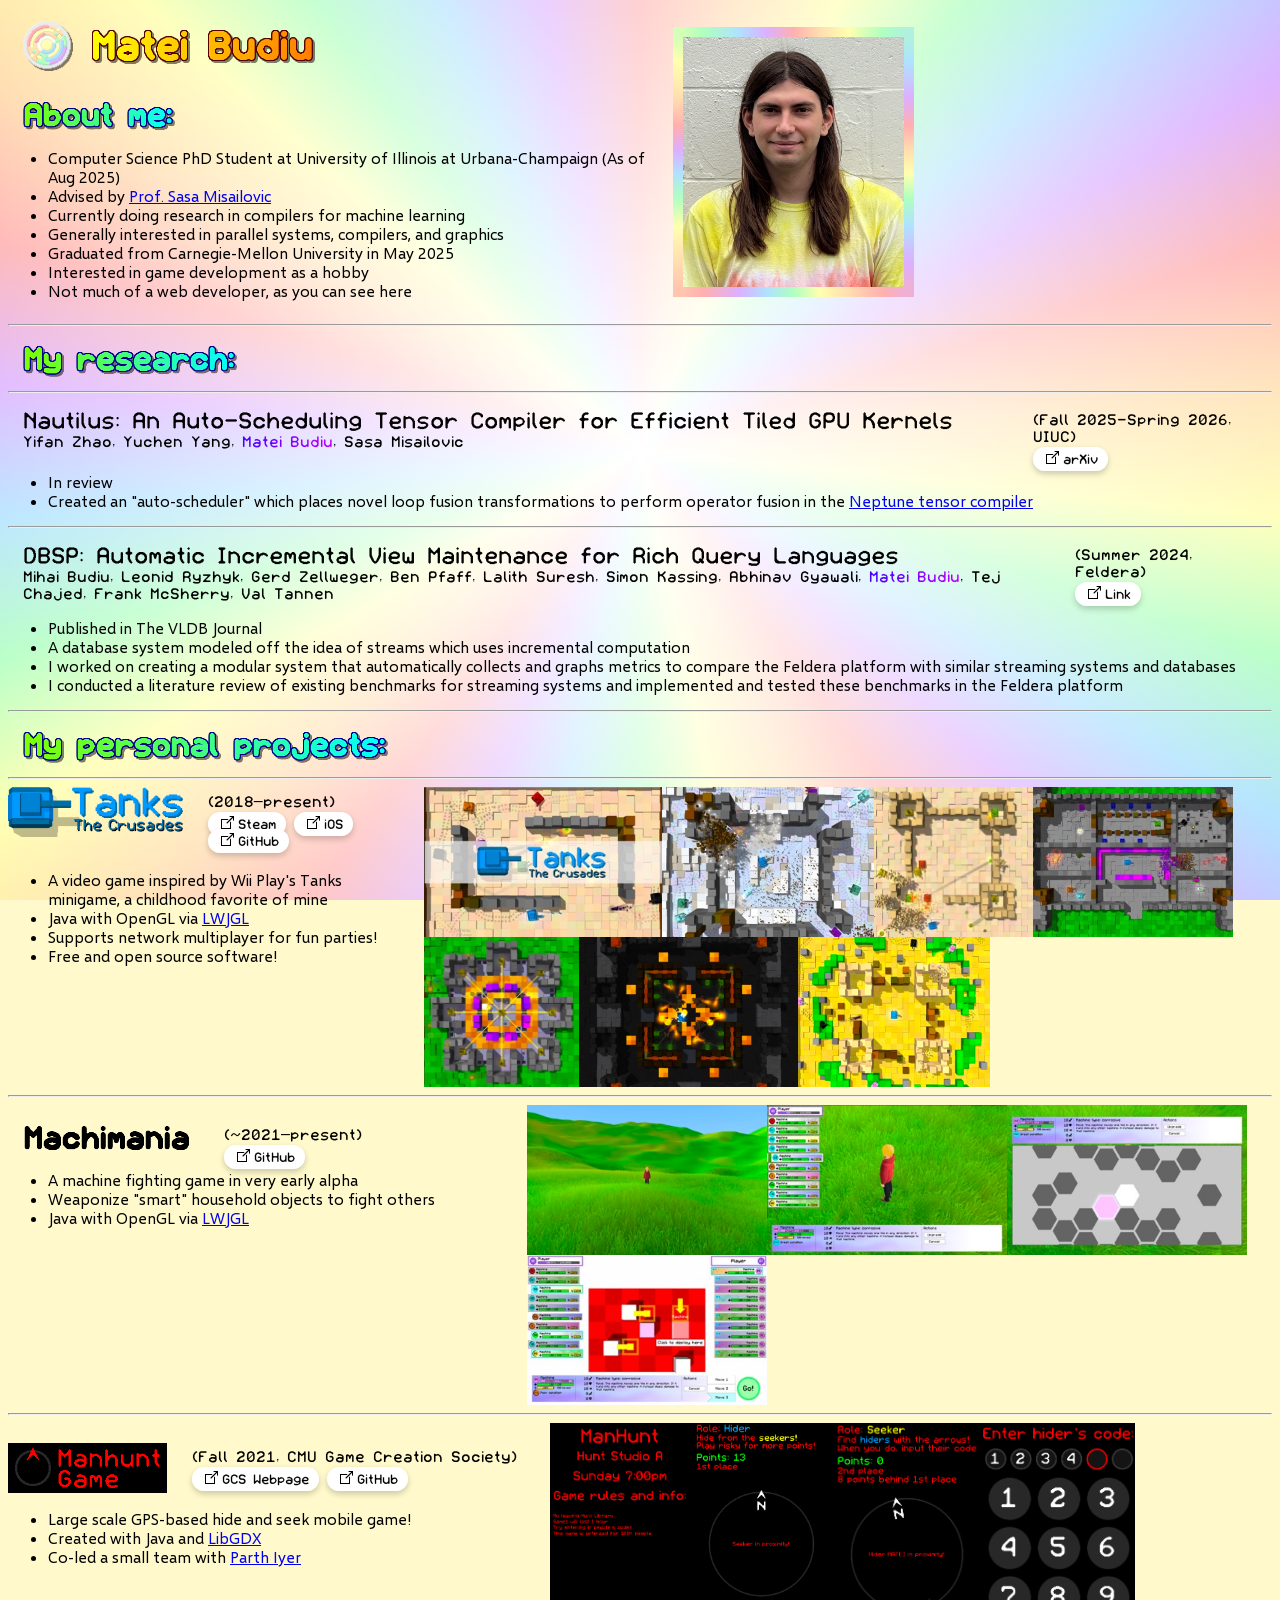
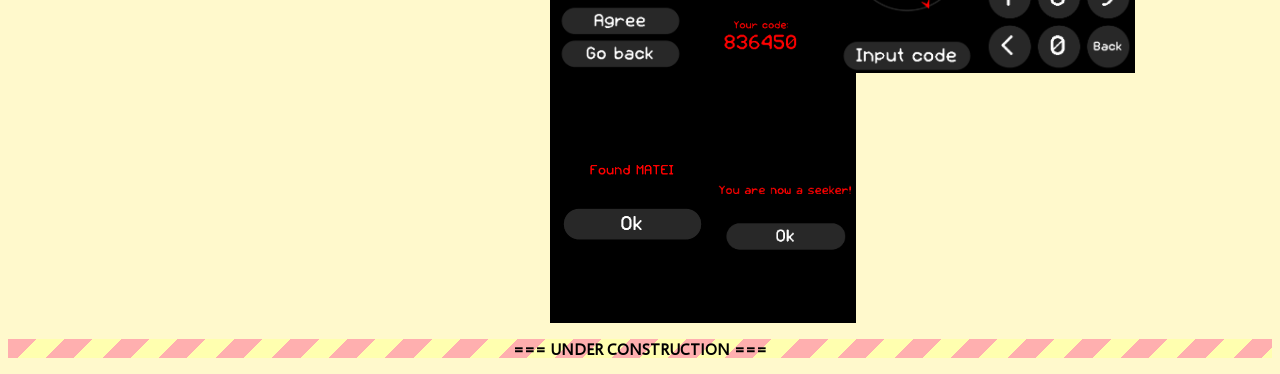
==== commit d9daa5b3: "add my papers" ====
--- a/index.html
+++ b/index.html
@@ -3,47 +3,79 @@
   <head>
     <link rel="icon" type="image/png" href="images/favicon.png">
     <link rel="stylesheet" href="awesomeness.css" />
-    <link rel="preconnect" href="https://fonts.googleapis.com">
-    <link rel="preconnect" href="https://fonts.gstatic.com" crossorigin>
-    <link href="https://fonts.googleapis.com/css2?family=Roboto:ital,wght@0,100..900;1,100..900&display=swap" rel="stylesheet">
     <title>Matei Budiu</title>
   </head>
   <body style="background-color: #fff9cc;" class="cool-gradients">
-    <div style="display: flex; align-items: center;">
-      <div class="box-left">
+    <div style="display: flex;" class="box-about-me">
+      <div class="box-about-me-left">
         <div style="display: flex; align-items: center" >
-          <img src="images/favicon.png" width=48px height=48px style="padding-right: 5px; padding-left: 15px;" />
-          <h1 class="shadow"> Matei Budiu </h1>
+          <img class="shadow" src="images/favicon.png" width=48px height=48px style="padding-right: 5px; padding-left: 15px;" />
+          <h1 class="shadow-title"> Matei Budiu </h1>
         </div>
-        <h2> About me: </h3>
-          <ul>
-            <li> Computer Science PhD Student at University of Illinois at Urbana-Champaign (As of Aug 2025) </li>
-            <li> Currently doing research in Compilers for ML
-            <li> Generally interested in parallel systems, compilers, and graphics </li>
-            <li> Graduated from Carnegie-Mellon University in May 2025 </li>
-            <li> Interested in game development as a hobby </li>
-            <li> Not much of a web developer, as you can see here </li>
-          </ul>
+        <h2 class="shadow-header">About me:</h2>
+        <ul>
+          <li> Computer Science PhD Student at University of Illinois at Urbana-Champaign (As of Aug 2025) </li>
+          <li> Advised by <a href="https://misailo.cs.illinois.edu/"> Prof. Sasa Misailovic </a> </li>
+          <li> Currently doing research in compilers for machine learning </li>
+          <li> Generally interested in parallel systems, compilers, and graphics </li>
+          <li> Graduated from Carnegie-Mellon University in May 2025 </li>
+          <li> Interested in game development as a hobby </li>
+          <li> Not much of a web developer, as you can see here </li>
+        </ul>
       </div>
       <div class="gradient-border">
         <img src="images/matei.png", height=250px>
       </div>
     </div>
     <hr>
-    <h2> My personal projects: </h3>
+    <h2 class="shadow-header"> My research: </h2>
+      <hr>
+      <div style="display: flex; margin-bottom: 0px" class="box-paper">
+        <div class="box-paper-left">
+          <div class="paper-title">Nautilus: An Auto-Scheduling Tensor Compiler for Efficient Tiled GPU Kernels</div>
+          <div class="paper-authors">Yifan Zhao, Yuchen Yang, <div class="me">Matei Budiu</div>, Sasa Misailovic</div>
+        </div>
+        <div style="align-items: start; padding-top: 5px; padding-left: 15px; margin-bottom: 0px; min-width: 200px;", class="box-paper-right">
+          <div class="dates" style="margin: 5px;">(Fall 2025-Spring 2026, UIUC)</div>
+          <div class="dates" style="margin: 5px;"><a href=https://arxiv.org/abs/2604.14825 class="cool-button">arXiv</a> </div>
+        </div>
+      </div>
+      <ul style="margin-top:0px">
+        <li>In review</li>
+        <li>Created an "auto-scheduler" which places novel loop fusion transformations to perform operator fusion in the <a href=https://arxiv.org/abs/2510.08726>Neptune tensor compiler</a></li>
+      </ul>
+      <hr>
+      <div style="display: flex; margin-bottom: 0px", class="box-paper">
+        <div class="box-paper-left">
+          <div class="paper-title">DBSP: Automatic Incremental View Maintenance for Rich Query Languages</div>
+          <div class="paper-authors">Mihai Budiu, Leonid Ryzhyk, Gerd Zellweger, Ben Pfaff, Lalith Suresh, Simon Kassing, Abhinav Gyawali, <div class="me">Matei Budiu</div>, Tej Chajed, Frank McSherry, Val Tannen</div>
+        </div>
+        <div style="align-items: start; padding-top: 5px; padding-left: 15px; margin-bottom: 0px; min-width: 200px;", class="box-paper-right">
+          <div class="dates" style="margin: 5px;">(Summer 2024, Feldera)</div>
+          <div class="dates" style="margin: 5px;">
+          <a href=https://doi.org/10.1007/s00778-025-00922-y class="cool-button">Link</a> </div>
+        </div>
+      </div>
+      <ul style="margin-top:0px">
+        <li>Published in The VLDB Journal</li>
+        <li>A database system modeled off the idea of streams which uses incremental computation</li>
+        <li>I worked on creating a modular system that automatically collects and graphs metrics to compare the Feldera platform with similar streaming systems and databases </li>
+        <li>I conducted a literature review of existing benchmarks for streaming systems and implemented and tested these benchmarks in the Feldera platform</li>
+      </ul>
+    <hr>
+    <h2 class="shadow-header"> My personal projects: </h3>
       <hr>
       <div class="box">
         <div class="box-left">
           <div style="display: flex;">
             <img src="images/tanks/tanks_title.png", height=50px, style="padding-right: 20px;">
             <div style="align-items: start;">
-              <h4 style="margin: 5px;">(2018–present)</h4>
-              <h4 style="margin: 5px;">
+              <div class="dates" style="margin: 5px;">(2018–present)</div>
+              <div class="dates" style="margin: 5px;">
                 <a href=https://store.steampowered.com/app/1660910/Tanks_The_Crusades/ class="cool-button">Steam</a> 
                 <a href=https://apps.apple.com/us/app/tanks-the-crusades/id1508772262 class="cool-button">iOS</a>
                 <a href=https://github.com/aehmttw/Tanks class="cool-button">GitHub</a> 
-              </h4>
-
+              </div>
             </div>  
           </div>
           <ul>
@@ -72,9 +104,9 @@
             <div style="display: flex; margin-bottom: 0px">
               <h2>Machimania</h1>
               <div style="align-items: start; padding-top: 15px; padding-left: 15px; margin-bottom: 0px;">
-                <h4 style="margin: 5px;">(~2021–present)</h4>
-                <h4 style="margin: 5px;">
-                <a href=https://github.com/aehmttw/Machimania class="cool-button">GitHub</a> </h4>
+                <div class="dates" style="margin: 5px;">(~2021–present)</div>
+                <div class="dates" style="margin: 5px;">
+                <a href=https://github.com/aehmttw/Machimania class="cool-button">GitHub</a> </div>
               </div>
             </div>
             <ul style="margin-top: 0px;">
@@ -93,19 +125,15 @@
           </div>
         </div>
       </div>
-
-      
-
-      
       <hr>
       <div class="box">
         <div class="box-left">
           <div style="display: flex; padding-top: 20px;">
             <img src="images/manhunt/manhunt_title.png", height=50px, style="padding-right: 20px;">
             <div style="align-items: start;">
-              <h4 style="margin: 5px;">(Fall 2021, CMU Game Creation Society)</h4>
-              <h4 style="margin: 5px;">
-              <a href=https://www.gamecreation.org/games/manhunt class="cool-button">GCS Webpage</a> <a href=https://github.com/GCS-manhunt class="cool-button">GitHub</a> </h4>
+              <div class="dates" style="margin: 5px;">(Fall 2021, CMU Game Creation Society)</div>
+              <div class="dates" style="margin: 5px;">
+              <a href=https://www.gamecreation.org/games/manhunt class="cool-button">GCS Webpage</a> <a href=https://github.com/GCS-manhunt class="cool-button">GitHub</a> </div>
             </div>  
           </div>
           
--- a/awesomeness.css
+++ b/awesomeness.css
@@ -100,6 +100,7 @@
 }
 .gradient-border 
 {
+  align-items: center;
   border: 10px solid; /* Border width */
   border-image-slice: 1;
 
@@ -114,7 +115,7 @@
       #ffafaf 72deg);
       /*linear-gradient(var(--angle), #ffafaf, #ffdeaf, #ffffaf, #afffc0, #afe2ff, #ddafff);*/
   animation: rotateGradient 120s linear infinite;
-  overflow: hidden; /* Keep image inside rounded border */
+  overflow: hidden; 
 }
 .gradient-border img
 {
@@ -143,22 +144,101 @@
   font-size: 1.5rem; 
   margin: 15px;
 }
-.shadow
+h4 
+{
+  font-size: 1rem; 
+  margin: 15px;
+}
+.paper-title
+{
+  font-family: "Bullet", sans-serif;  
+  font-size: 1.5rem; 
+  margin-left: 15px;
+  margin-top: 6px;  
+ /* background: linear-gradient(90deg, #0044ff, #7f00ff);
+  -webkit-background-clip: text;
+  -webkit-text-fill-color: transparent;*/
+}
+.paper-authors
+{
+  font-family: "Bullet", sans-serif;
+  font-size: 1rem; 
+  margin-left: 15px;
+}
+.dates
+{
+  font-family: "Bullet", sans-serif;
+  font-size: 1rem; 
+}
+.shadow-title
 {
   background: linear-gradient(90deg, #ffff00, #ff7f00);
   -webkit-background-clip: text;
   -webkit-text-fill-color: transparent;
   filter: 
-    drop-shadow(0px 1px #550000)
-    drop-shadow(1px 0px #550000)
-    drop-shadow(0px -1px #550000)
-    drop-shadow(-1px 0px #550000)
+    drop-shadow(0px 1px var(--title-outline))
+    drop-shadow(1px 0px var(--title-outline))
+    drop-shadow(0px -1px var(--title-outline))
+    drop-shadow(-1px 0px var(--title-outline))
     drop-shadow(2px 2px #0000007f);
 }
-.box {display: flex; flex-direction: column;}
-.box-left {padding-right:15px;}
+.shadow
+{
+  filter: 
+    drop-shadow(2px 2px #0000007f);
+
+}
+.shadow-header
+{
+  width: fit-content;
+  background: linear-gradient(90deg, #7fff00, #00ffff);
+  -webkit-background-clip: text;
+  -webkit-text-fill-color: transparent;
+  filter: 
+    drop-shadow(0px 1px var(--header-outline))
+    drop-shadow(1px 0px var(--header-outline))
+    drop-shadow(0px -1px var(--header-outline))
+    drop-shadow(-1px 0px var(--header-outline))
+    drop-shadow(2px 2px #0000007f);
+}
+.me
+{
+  display: inline;
+  background: linear-gradient(90deg, #4400ff, #bb00ff);
+  -webkit-background-clip: text;
+  -webkit-text-fill-color: transparent;
+}
+.box {display: flex; flex-direction: column; }
+.box-left {padding-right:15px; }
+.box-paper {display: flex; flex-direction: column; margin-bottom: 16px}
+.box-paper-left {padding-right:15px; margin-bottom: 0px}
+.box-paper-right {flex-direction: row; padding-bottom: 16px}
+.box-about-me {display: flex; flex-direction: column; align-items: first baseline;}
+.box-about-me-left {padding-right:15px; }
+
 @media (min-width: 1200px) 
 { 
   .box { flex-direction: row; } 
-  .box-left {flex: 0 650px}
+  .box-left { flex: 0 650px; }
+}
+@media (min-width: 600px) 
+{ 
+  .box-paper { flex-direction: row; } 
+  .box-paper-left { margin-bottom: 16px; flex: 0 1050px }
+  .box-paper-right {flex-direction: column; padding-bottom: 0px}
+}
+@media (min-width: 950px) 
+{ 
+  .box-about-me { align-items: center; flex-direction: row; }
+  .box-about-me-left { flex: 0 650px; }
+}
+@media (max-width: 599px) 
+{
+  .box-paper-right {display: flex;}
+}
+:root 
+{
+  --title-outline: #550000;
+  --header-outline: #000088;
+  --paper-outline: #00000000;
 }
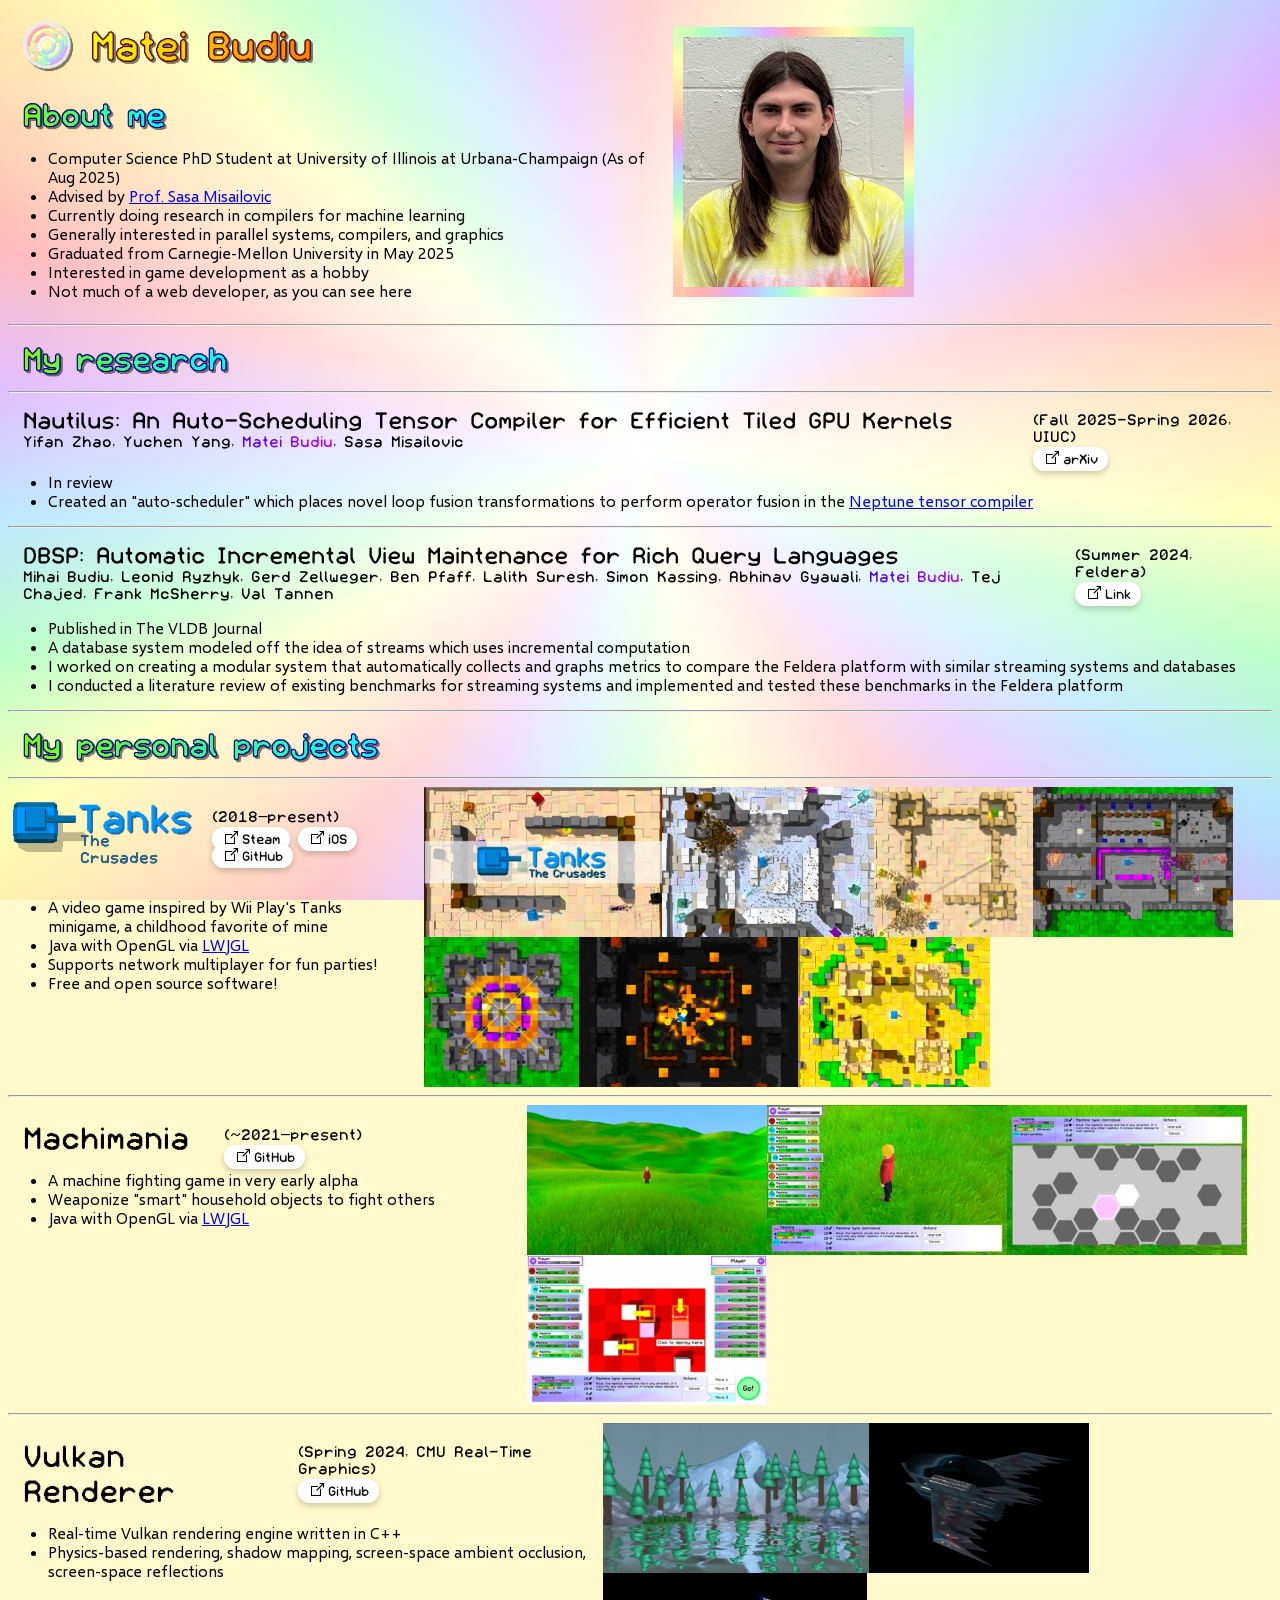
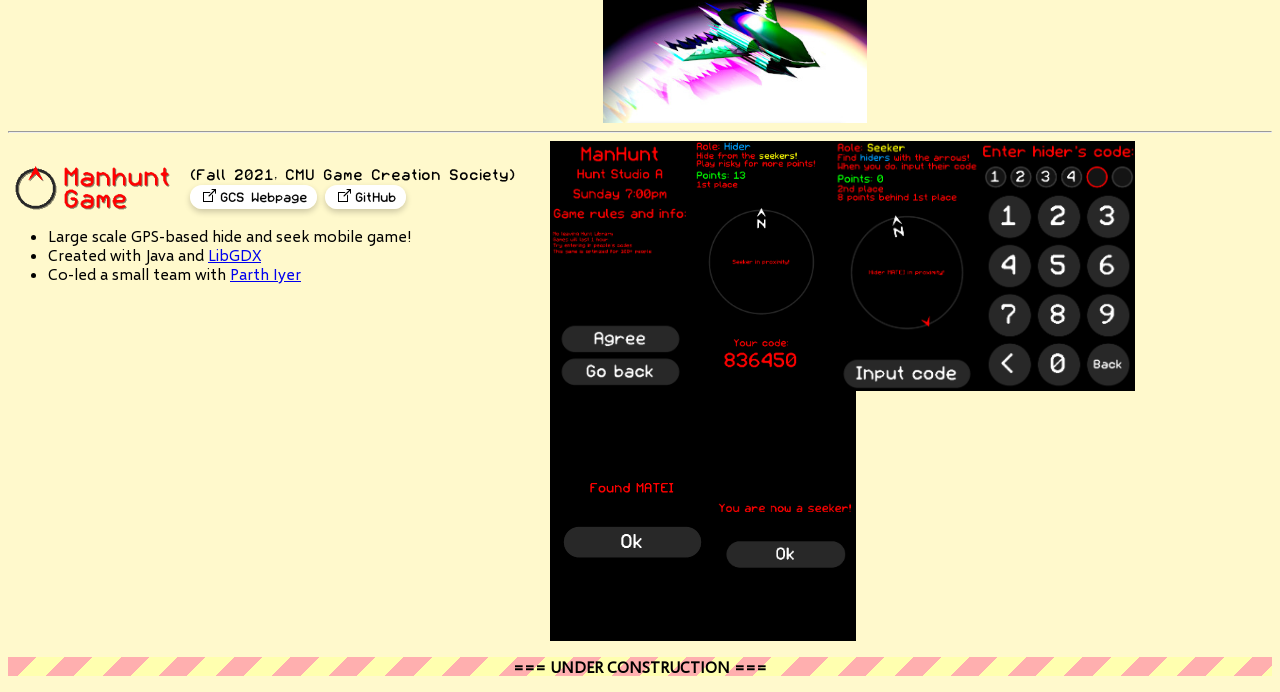
==== commit 8e0eeea7: "formatting and vulkan renderer" ====
--- a/index.html
+++ b/index.html
@@ -12,7 +12,7 @@
           <img class="shadow" src="images/favicon.png" width=48px height=48px style="padding-right: 5px; padding-left: 15px;" />
           <h1 class="shadow-title"> Matei Budiu </h1>
         </div>
-        <h2 class="shadow-header">About me:</h2>
+        <h2 class="shadow-header">About me</h2>
         <ul>
           <li> Computer Science PhD Student at University of Illinois at Urbana-Champaign (As of Aug 2025) </li>
           <li> Advised by <a href="https://misailo.cs.illinois.edu/"> Prof. Sasa Misailovic </a> </li>
@@ -28,7 +28,7 @@
       </div>
     </div>
     <hr>
-    <h2 class="shadow-header"> My research: </h2>
+    <h2 class="shadow-header">My research</h2>
       <hr>
       <div style="display: flex; margin-bottom: 0px" class="box-paper">
         <div class="box-paper-left">
@@ -63,12 +63,16 @@
         <li>I conducted a literature review of existing benchmarks for streaming systems and implemented and tested these benchmarks in the Feldera platform</li>
       </ul>
     <hr>
-    <h2 class="shadow-header"> My personal projects: </h3>
+    <h2 class="shadow-header">My personal projects</h3>
       <hr>
       <div class="box">
         <div class="box-left">
-          <div style="display: flex;">
-            <img src="images/tanks/tanks_title.png", height=50px, style="padding-right: 20px;">
+          <div style="display: flex; padding-top: 15px">
+            <img src="images/tanks/tanks_logo.png", height=50px, style="margin-right: -10px; padding-left: 5px;">
+            <div style="align-items: start;">
+              <h3 class="tanks-title">Tanks</h3>
+              <h3 class="tanks-subtitle" >The Crusades</h3>
+            </div>
             <div style="align-items: start;">
               <div class="dates" style="margin: 5px;">(2018–present)</div>
               <div class="dates" style="margin: 5px;">
@@ -128,8 +132,38 @@
       <hr>
       <div class="box">
         <div class="box-left">
+          <div>
+            <div style="display: flex; margin-bottom: 0px">
+              <h2>Vulkan Renderer</h1>
+              <div style="align-items: start; padding-top: 15px; padding-left: 15px; margin-bottom: 0px;">
+                <div class="dates" style="margin: 5px;">(Spring 2024, CMU Real-Time Graphics)</div>
+                <div class="dates" style="margin: 5px;">
+                <a href=https://github.com/aehmttw/VulkanRenderer class="cool-button">GitHub</a> </div>
+              </div>
+            </div>
+            <ul style="margin-top: 0px;">
+              <li> Real-time Vulkan rendering engine written in C++ </li>
+              <li> Physics-based rendering, shadow mapping, screen-space ambient occlusion, screen-space reflections </li>
+            </ul>
+          </div>
+        </div>  
+        <div>
+          <div style="display: flex; flex-wrap: wrap; gap:0px" >
+            <a href="images/vulkan/lake.png"> <img src="images/vulkan/small/lake.jpeg", height=150px> </a>
+            <a href="images/vulkan/starship.png"> <img src="images/vulkan/small/starship.jpeg", height=150px> </a>
+            <a href="images/vulkan/lightship.png"> <img src="images/vulkan/small/lightship.jpeg", height=150px> </a>
+          </div>
+        </div>
+      </div>
+      <hr>
+      <div class="box">
+        <div class="box-left">
           <div style="display: flex; padding-top: 20px;">
-            <img src="images/manhunt/manhunt_title.png", height=50px, style="padding-right: 20px;">
+            <img class="manhunt-title" src="images/manhunt/manhunt_logo.png", height=55px>
+            <div style="align-items: start;">
+              <h3 class="manhunt-title">Manhunt</h3>
+              <h3 class="manhunt-title" style="margin-top: -7px;">Game</h3>
+            </div>
             <div style="align-items: start;">
               <div class="dates" style="margin: 5px;">(Fall 2021, CMU Game Creation Society)</div>
               <div class="dates" style="margin: 5px;">
--- a/awesomeness.css
+++ b/awesomeness.css
@@ -3,6 +3,18 @@
   syntax: "<angle>";
   inherits: false;
   initial-value: 0deg;
+}
+@property --fade 
+{
+  syntax: "<percentage>";
+  inherits: false;
+  initial-value: 0%;
+}
+@property --fade2 
+{
+  syntax: "<percentage>";
+  inherits: false;
+  initial-value: 0%;
 }
 @font-face 
 {
@@ -30,12 +42,19 @@
   75% { --angle: 270deg; }
   100% { --angle: 360deg; }
 }
+@keyframes fadeIn 
+{
+  0% { --fade: 0%; --fade2: 0%; }
+  100% { --fade: 100%; --fade2: 200%; }
+}
 .cool-gradients
 {
+  opacity: var(--fade);
   height: 100%; 
   background-attachment: fixed !important;
   background-repeat: no-repeat !important;
   background: 
+    radial-gradient(circle, #ffffff00, #ffffff00 var(--fade), #ffffff var(--fade2)),
     radial-gradient(circle, #ffffff, #ffffff00),
     repeating-conic-gradient(from var(--angle), 
       #ffafaf 0deg, 
@@ -46,7 +65,9 @@
       #ddafff 60deg, 
       #ffafaf 72deg);
       /*linear-gradient(var(--angle), #ffafaf, #ffdeaf, #ffffaf, #afffc0, #afe2ff, #ddafff);*/
-  animation: rotateGradient 120s linear infinite;
+  animation: 
+    rotateGradient 120s linear infinite,
+    fadeIn 0.75s ease-out forwards;  
 }
 .cool-button,
 .cool-button-plain
@@ -114,7 +135,7 @@
       #ddafff 60deg, 
       #ffafaf 72deg);
       /*linear-gradient(var(--angle), #ffafaf, #ffdeaf, #ffffaf, #afffc0, #afe2ff, #ddafff);*/
-  animation: rotateGradient 120s linear infinite;
+  animation: rotateGradient 60s linear infinite;
   overflow: hidden; 
 }
 .gradient-border img
@@ -133,21 +154,25 @@
 { 
   font-size: 2.5rem; 
   margin: 15px;
+  font-weight: normal;
 }
 h2 
 { 
   font-size: 2rem; 
   margin: 15px; 
+  font-weight: normal;
 }
 h3 
 {
   font-size: 1.5rem; 
   margin: 15px;
+  font-weight: normal;
 }
 h4 
 {
   font-size: 1rem; 
   margin: 15px;
+  font-weight: normal;
 }
 .paper-title
 {
@@ -215,7 +240,35 @@
 .box-paper-right {flex-direction: row; padding-bottom: 16px}
 .box-about-me {display: flex; flex-direction: column; align-items: first baseline;}
 .box-about-me-left {padding-right:15px; }
-
+.manhunt-title 
+{
+  margin-bottom: -7px; 
+  margin-top: 0px; 
+  font-size: 1.7rem;
+  color: #ff0000;
+  margin-left: 0px;
+  filter: 
+    drop-shadow(1px 1px #0000007f);
+}
+.tanks-title 
+{
+  margin-bottom: -7px; 
+  margin-top: -7px; 
+  font-size: 2.5rem;
+  color: rgb(0, 150, 255);
+  margin-left: 0px;
+  filter: 
+    drop-shadow(2px 2px rgb(32, 107, 159));
+}
+.tanks-subtitle 
+{
+  margin-top: -7px; 
+  font-size: 1rem;
+  color: rgb(32, 107, 159);
+  margin-left: 3px;
+  filter: 
+    drop-shadow(0.66px 0.66px #000000);
+}
 @media (min-width: 1200px) 
 { 
   .box { flex-direction: row; } 
